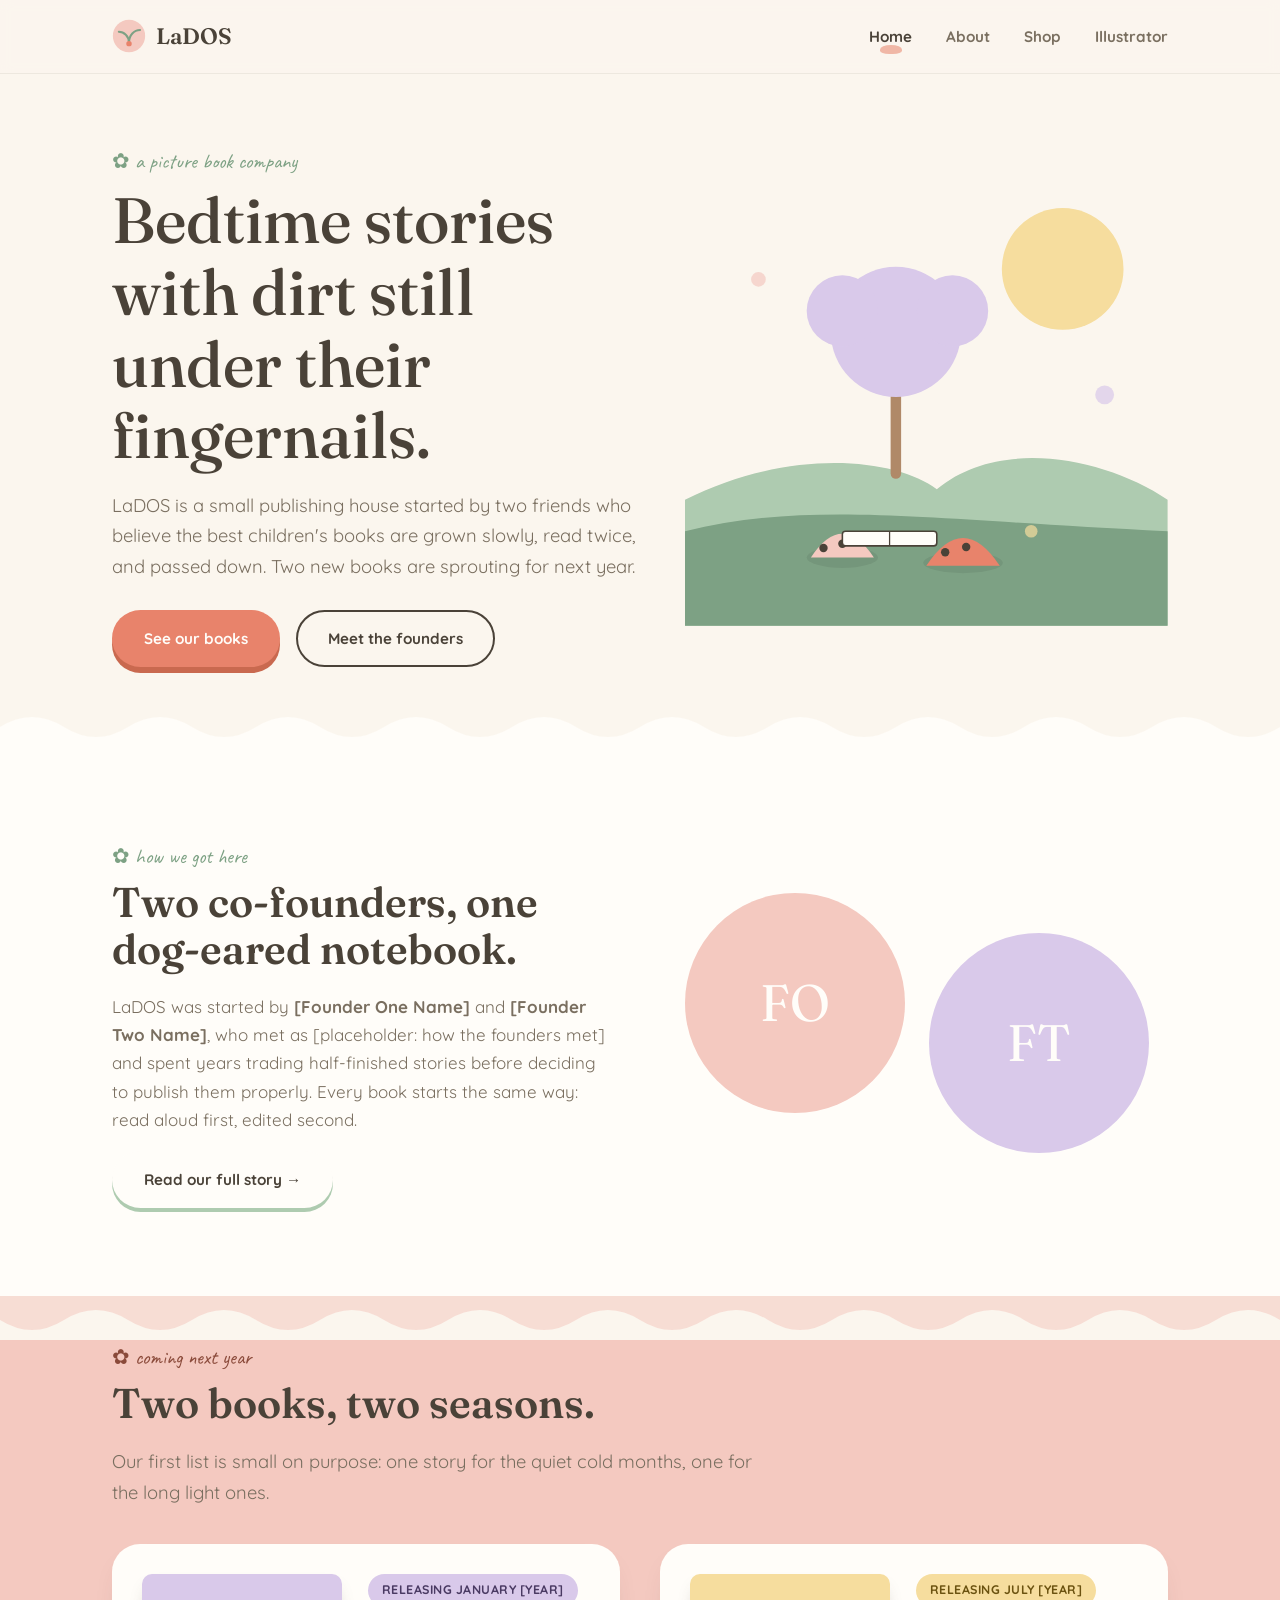
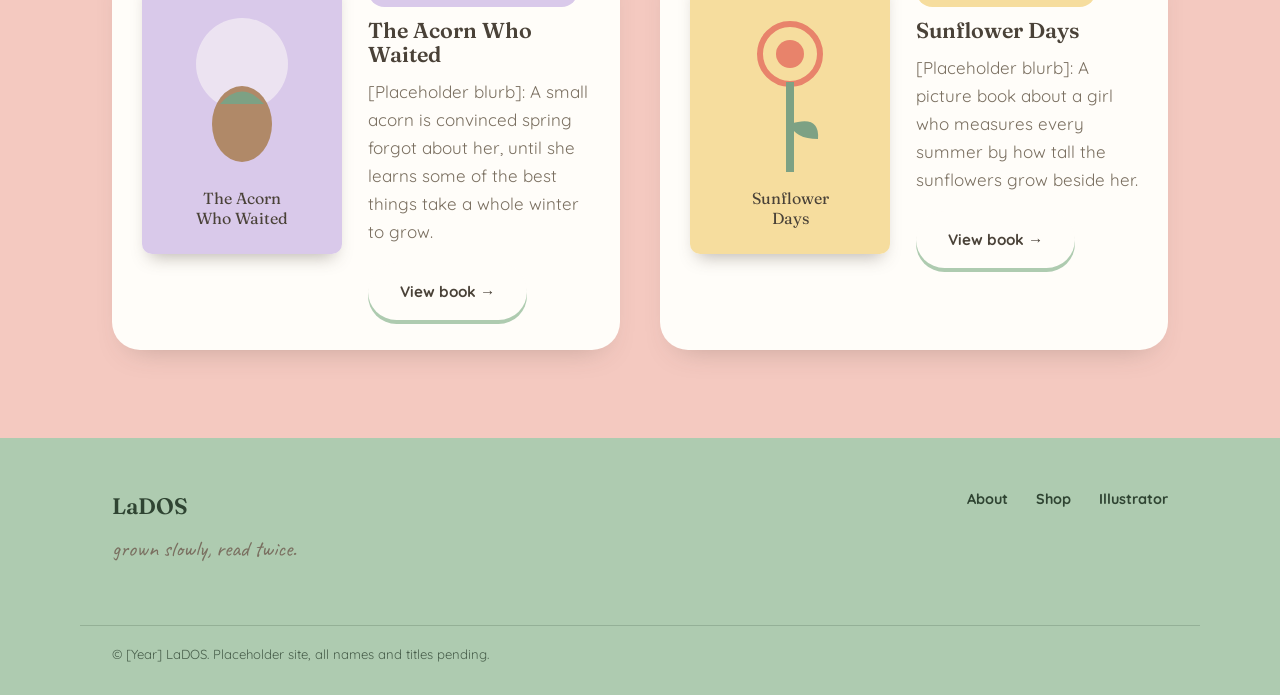
==== index.html @ fe1cd066 "Add files via upload" ====
<!DOCTYPE html>
<html lang="en">
<head>
<meta charset="UTF-8">
<meta name="viewport" content="width=device-width, initial-scale=1.0">
<title>LaDOS, children's books</title>
<link rel="preconnect" href="https://fonts.googleapis.com">
<link href="https://fonts.googleapis.com/css2?family=Fraunces:ital,opsz,wght@0,9..144,400..600;1,9..144,500&family=Quicksand:wght@500;700&family=Caveat:wght@600&display=swap" rel="stylesheet">
<link rel="stylesheet" href="style.css">
</head>
<body>

<header class="site-header">
  <div class="wrap">
    <a href="index.html" class="logo">
      <svg viewBox="0 0 40 40" fill="none" xmlns="http://www.w3.org/2000/svg">
        <circle cx="20" cy="20" r="19" fill="#F4C9C0"/>
        <path d="M20 28c0-8 -6-13-12-13" stroke="#7DA184" stroke-width="2.4" stroke-linecap="round"/>
        <path d="M20 28c0-9 6-15 13-15" stroke="#7DA184" stroke-width="2.4" stroke-linecap="round"/>
        <circle cx="20" cy="29" r="3.2" fill="#E8836B"/>
      </svg>
      LaDOS
    </a>
    <nav class="main-nav" aria-label="Main">
      <ul>
        <li><a href="index.html" class="active">Home</a></li>
        <li><a href="about.html">About</a></li>
        <li><a href="shop.html">Shop</a></li>
        <li><a href="illustrator.html">Illustrator</a></li>
      </ul>
    </nav>
  </div>
</header>

<section class="hero">
  <div class="wrap">
    <div class="hero-copy">
      <span class="eyebrow">✿ a picture book company</span>
      <h1>Bedtime stories with dirt still under their fingernails.</h1>
      <p class="lede">LaDOS is a small publishing house started by two friends who believe the best children's books are grown slowly, read twice, and passed down. Two new books are sprouting for next year.</p>
      <div class="cta-row">
        <a href="shop.html" class="btn btn-primary">See our books</a>
        <a href="about.html" class="btn btn-outline">Meet the founders</a>
      </div>
    </div>

    <div class="hero-art">
      <svg viewBox="0 0 460 420" xmlns="http://www.w3.org/2000/svg" role="img" aria-label="Illustration of a hill with a story tree, sun, and two seedling characters reading a book">
        <circle cx="360" cy="80" r="58" fill="#F6DD9E"/>
        <path d="M0 300 C 100 250, 200 260, 240 290 C 300 240, 400 260, 460 300 L460 420 L0 420 Z" fill="#AECBB0"/>
        <path d="M0 330 C 120 300, 240 320, 460 330 L460 420 L0 420 Z" fill="#7DA184"/>
        <g>
          <rect x="196" y="150" width="10" height="130" rx="5" fill="#B08968"/>
          <circle cx="201" cy="140" r="62" fill="#D9C9EA"/>
          <circle cx="150" cy="120" r="34" fill="#D9C9EA"/>
          <circle cx="255" cy="120" r="34" fill="#D9C9EA"/>
        </g>
        <g transform="translate(120,300)">
          <ellipse cx="30" cy="55" rx="34" ry="10" fill="#00000012"/>
          <path d="M0 55 Q30 10 60 55" fill="#F4C9C0"/>
          <circle cx="12" cy="46" r="4" fill="#4A4238"/>
          <circle cx="30" cy="42" r="4" fill="#4A4238"/>
        </g>
        <g transform="translate(230,305)">
          <ellipse cx="35" cy="55" rx="38" ry="10" fill="#00000012"/>
          <path d="M0 58 Q35 5 70 58" fill="#E8836B"/>
          <circle cx="18" cy="45" r="4" fill="#4A4238"/>
          <circle cx="38" cy="40" r="4" fill="#4A4238"/>
        </g>
        <g transform="translate(150,330)">
          <rect x="0" y="0" width="90" height="14" rx="3" fill="#FFFDF9" stroke="#4A4238" stroke-width="1.5"/>
          <line x1="45" y1="0" x2="45" y2="14" stroke="#4A4238" stroke-width="1.2"/>
        </g>
        <g class="floating-petal p1">
          <circle cx="70" cy="90" r="7" fill="#F4C9C0"/>
        </g>
        <g class="floating-petal p2">
          <circle cx="400" cy="200" r="9" fill="#D9C9EA"/>
        </g>
        <g class="floating-petal p3">
          <circle cx="330" cy="330" r="6" fill="#F6DD9E"/>
        </g>
      </svg>
    </div>
  </div>
</section>

<svg class="petal-divider" viewBox="0 0 1200 44" preserveAspectRatio="none" aria-hidden="true">
  <path d="M0 44 L0 20 Q30 0 60 20 T120 20 T180 20 T240 20 T300 20 T360 20 T420 20 T480 20 T540 20 T600 20 T660 20 T720 20 T780 20 T840 20 T900 20 T960 20 T1020 20 T1080 20 T1140 20 T1200 20 L1200 44 Z" fill="#FFFDF9"/>
</svg>

<section class="section bg-paper">
  <div class="wrap two-col">
    <div>
      <span class="eyebrow">✿ how we got here</span>
      <h2>Two co-founders, one dog-eared notebook.</h2>
      <p>LaDOS was started by <strong>[Founder One Name]</strong> and <strong>[Founder Two Name]</strong>, who met as [placeholder: how the founders met] and spent years trading half-finished stories before deciding to publish them properly. Every book starts the same way: read aloud first, edited second.</p>
      <a href="about.html" class="btn btn-soft">Read our full story →</a>
    </div>
    <div class="founder-teaser" style="display:flex; gap:24px; justify-content:center;">
      <div class="founder-portrait" style="background:var(--blush);">FO</div>
      <div class="founder-portrait" style="background:var(--lavender); margin-top:40px;">FT</div>
    </div>
  </div>
</section>

<svg class="petal-divider" viewBox="0 0 1200 44" preserveAspectRatio="none" aria-hidden="true">
  <path d="M0 0 L0 24 Q30 44 60 24 T120 24 T180 24 T240 24 T300 24 T360 24 T420 24 T480 24 T540 24 T600 24 T660 24 T720 24 T780 24 T840 24 T900 24 T960 24 T1020 24 T1080 24 T1140 24 T1200 24 L1200 0 Z" fill="var(--blush)" opacity="0.55"/>
</svg>

<section class="section" style="background:var(--blush); padding-top:0;">
  <div class="wrap">
    <span class="eyebrow" style="color:#8a4a3a;">✿ coming next year</span>
    <h2>Two books, two seasons.</h2>
    <p class="lede">Our first list is small on purpose: one story for the quiet cold months, one for the long light ones.</p>

    <div class="book-grid" style="margin-top:36px;">
      <div class="book-card">
        <div class="book-cover">
          <svg viewBox="0 0 200 280" xmlns="http://www.w3.org/2000/svg" role="img" aria-label="Placeholder cover for The Acorn Who Waited">
            <rect width="200" height="280" fill="#D9C9EA"/>
            <circle cx="100" cy="90" r="46" fill="#FFFDF9" opacity="0.5"/>
            <ellipse cx="100" cy="150" rx="30" ry="38" fill="#B08968"/>
            <path d="M78 130 Q100 105 122 130 Z" fill="#7DA184"/>
            <text x="100" y="230" text-anchor="middle" font-family="Fraunces, serif" font-size="16" fill="#4A4238">The Acorn</text>
            <text x="100" y="250" text-anchor="middle" font-family="Fraunces, serif" font-size="16" fill="#4A4238">Who Waited</text>
          </svg>
        </div>
        <div>
          <span class="badge badge-jan">Releasing January [Year]</span>
          <h3>The Acorn Who Waited</h3>
          <p>[Placeholder blurb]: A small acorn is convinced spring forgot about her, until she learns some of the best things take a whole winter to grow.</p>
          <a href="shop.html" class="btn btn-soft">View book →</a>
        </div>
      </div>

      <div class="book-card">
        <div class="book-cover">
          <svg viewBox="0 0 200 280" xmlns="http://www.w3.org/2000/svg" role="img" aria-label="Placeholder cover for Sunflower Days">
            <rect width="200" height="280" fill="#F6DD9E"/>
            <circle cx="100" cy="80" r="30" fill="#F6DD9E" stroke="#E8836B" stroke-width="6"/>
            <circle cx="100" cy="80" r="14" fill="#E8836B"/>
            <rect x="96" y="108" width="8" height="90" fill="#7DA184"/>
            <path d="M100 150 Q130 140 128 165 Q105 165 100 150" fill="#7DA184"/>
            <text x="100" y="230" text-anchor="middle" font-family="Fraunces, serif" font-size="16" fill="#4A4238">Sunflower</text>
            <text x="100" y="250" text-anchor="middle" font-family="Fraunces, serif" font-size="16" fill="#4A4238">Days</text>
          </svg>
        </div>
        <div>
          <span class="badge badge-jul">Releasing July [Year]</span>
          <h3>Sunflower Days</h3>
          <p>[Placeholder blurb]: A picture book about a girl who measures every summer by how tall the sunflowers grow beside her.</p>
          <a href="shop.html" class="btn btn-soft">View book →</a>
        </div>
      </div>
    </div>
  </div>
</section>

<footer class="site-footer">
  <div class="wrap">
    <div>
      <div class="logo" style="color:#2f4432;">LaDOS</div>
      <p class="footer-tagline">grown slowly, read twice.</p>
    </div>
    <ul class="footer-links">
      <li><a href="about.html">About</a></li>
      <li><a href="shop.html">Shop</a></li>
      <li><a href="illustrator.html">Illustrator</a></li>
    </ul>
  </div>
  <div class="wrap footer-bottom">
    © [Year] LaDOS. Placeholder site, all names and titles pending.
  </div>
</footer>

</body>
</html>
---- style.css ----
/* ============================================
   Sprout & Sparrow — Design Tokens
   ============================================ */
:root {
  --cream: #FBF6EE;
  --blush: #F4C9C0;
  --butter: #F6DD9E;
  --sage: #AECBB0;
  --sage-deep: #7DA184;
  --lavender: #D9C9EA;
  --coral: #E8836B;
  --ink: #4A4238;
  --ink-soft: #7A6F60;
  --paper: #FFFDF9;

  --font-display: "Fraunces", "Iowan Old Style", Georgia, serif;
  --font-body: "Quicksand", "Segoe UI", sans-serif;
  --font-hand: "Caveat", cursive;

  --radius-lg: 28px;
  --radius-md: 16px;
  --container: 1120px;
}

* { box-sizing: border-box; }

html { scroll-behavior: smooth; }

body {
  margin: 0;
  background: var(--cream);
  color: var(--ink);
  font-family: var(--font-body);
  font-size: 17px;
  line-height: 1.65;
  -webkit-font-smoothing: antialiased;
}

img, svg { max-width: 100%; display: block; }

a { color: inherit; text-decoration: none; }

.wrap {
  max-width: var(--container);
  margin: 0 auto;
  padding: 0 32px;
}

h1, h2, h3, h4 {
  font-family: var(--font-display);
  font-weight: 600;
  line-height: 1.12;
  margin: 0 0 0.5em;
  color: var(--ink);
}

h1 { font-size: clamp(2.4rem, 5vw, 4rem); font-weight: 500; }
h2 { font-size: clamp(1.8rem, 3.4vw, 2.6rem); }
h3 { font-size: 1.35rem; }

p { margin: 0 0 1em; color: var(--ink-soft); }

.eyebrow {
  display: inline-flex;
  align-items: center;
  gap: 8px;
  font-family: var(--font-hand);
  font-size: 1.3rem;
  color: var(--sage-deep);
  margin-bottom: 6px;
}

.lede {
  font-size: 1.15rem;
  max-width: 60ch;
}

/* ============================================
   Buttons
   ============================================ */
.btn {
  display: inline-flex;
  align-items: center;
  gap: 8px;
  padding: 14px 30px;
  border-radius: 999px;
  font-family: var(--font-body);
  font-weight: 700;
  font-size: 0.95rem;
  border: 2px solid transparent;
  cursor: pointer;
  transition: transform 0.2s ease, box-shadow 0.2s ease;
}

.btn-primary {
  background: var(--coral);
  color: var(--paper);
  box-shadow: 0 6px 0 0 #c9694f;
}
.btn-primary:hover { transform: translateY(-2px); box-shadow: 0 8px 0 0 #c9694f; }
.btn-primary:active { transform: translateY(2px); box-shadow: 0 3px 0 0 #c9694f; }

.btn-outline {
  background: transparent;
  border-color: var(--ink);
  color: var(--ink);
}
.btn-outline:hover { background: var(--ink); color: var(--paper); }

.btn-soft {
  background: var(--paper);
  color: var(--ink);
  box-shadow: 0 4px 0 0 var(--sage);
}
.btn-soft:hover { transform: translateY(-2px); }

/* ============================================
   Header / Nav
   ============================================ */
.site-header {
  position: sticky;
  top: 0;
  z-index: 50;
  background: rgba(251, 246, 238, 0.9);
  backdrop-filter: blur(6px);
  border-bottom: 1px solid rgba(74, 66, 56, 0.08);
}

.site-header .wrap {
  display: flex;
  align-items: center;
  justify-content: space-between;
  padding-top: 18px;
  padding-bottom: 18px;
}

.logo {
  display: flex;
  align-items: center;
  gap: 10px;
  font-family: var(--font-display);
  font-size: 1.4rem;
  font-weight: 600;
  color: var(--ink);
}

.logo svg { width: 34px; height: 34px; }

nav.main-nav ul {
  list-style: none;
  display: flex;
  gap: 34px;
  margin: 0;
  padding: 0;
}

nav.main-nav a {
  position: relative;
  font-weight: 700;
  font-size: 0.95rem;
  padding-bottom: 6px;
  color: var(--ink-soft);
}

nav.main-nav a:hover { color: var(--ink); }

nav.main-nav a.active { color: var(--ink); }

nav.main-nav a.active::after {
  content: "";
  position: absolute;
  left: 50%;
  bottom: -2px;
  transform: translateX(-50%);
  width: 22px;
  height: 9px;
  background: var(--coral);
  border-radius: 50% 50% 40% 40%;
  opacity: 0.55;
}

.nav-toggle { display: none; }

/* ============================================
   Scallop / petal dividers (signature motif)
   ============================================ */
.petal-divider {
  width: 100%;
  height: 44px;
  display: block;
  margin: 0;
}

.section {
  padding: 88px 0;
}

.section-tight { padding: 56px 0; }

.bg-paper { background: var(--paper); }
.bg-sage { background: var(--sage); }
.bg-blush { background: var(--blush); }
.bg-lavender { background: var(--lavender); }
.bg-butter { background: var(--butter); }

/* ============================================
   Hero (home)
   ============================================ */
.hero {
  position: relative;
  overflow: hidden;
  padding: 70px 0 40px;
}

.hero .wrap {
  display: grid;
  grid-template-columns: 1.05fr 0.95fr;
  gap: 40px;
  align-items: center;
}

.hero h1 { margin-bottom: 20px; }

.hero .cta-row {
  display: flex;
  gap: 16px;
  margin-top: 28px;
  flex-wrap: wrap;
}

.hero-art { position: relative; }

.floating-petal {
  position: absolute;
  opacity: 0.7;
  animation: drift 9s ease-in-out infinite;
}
.floating-petal.p2 { animation-duration: 12s; animation-delay: 1.5s; }
.floating-petal.p3 { animation-duration: 7.5s; animation-delay: 0.6s; }

@keyframes drift {
  0%, 100% { transform: translateY(0) rotate(0deg); }
  50% { transform: translateY(-16px) rotate(8deg); }
}

@media (prefers-reduced-motion: reduce) {
  .floating-petal { animation: none; }
  html { scroll-behavior: auto; }
}

/* ============================================
   Founder cards
   ============================================ */
.founder-grid {
  display: grid;
  grid-template-columns: 1fr 1fr;
  gap: 44px;
}

.founder-block {
  display: grid;
  grid-template-columns: 220px 1fr;
  gap: 26px;
  align-items: start;
}

.founder-portrait {
  width: 220px;
  height: 220px;
  border-radius: 50%;
  display: flex;
  align-items: center;
  justify-content: center;
  font-family: var(--font-display);
  font-size: 3.2rem;
  color: var(--paper);
}

.founder-name { margin-bottom: 2px; }
.founder-role {
  font-family: var(--font-hand);
  font-size: 1.25rem;
  color: var(--sage-deep);
  display: block;
  margin-bottom: 10px;
}

/* ============================================
   Timeline (real chronology, so numbering earns its keep)
   ============================================ */
.timeline {
  position: relative;
  margin-top: 50px;
  padding-left: 30px;
  border-left: 3px dashed var(--sage-deep);
}

.timeline-item { position: relative; padding-bottom: 40px; }
.timeline-item:last-child { padding-bottom: 0; }

.timeline-item::before {
  content: "";
  position: absolute;
  left: -39px;
  top: 4px;
  width: 16px;
  height: 16px;
  border-radius: 50%;
  background: var(--coral);
  border: 3px solid var(--cream);
}

.timeline-year {
  font-family: var(--font-hand);
  font-size: 1.4rem;
  color: var(--coral);
}

/* ============================================
   Book cards (shop)
   ============================================ */
.book-grid {
  display: grid;
  grid-template-columns: 1fr 1fr;
  gap: 40px;
}

.book-card {
  background: var(--paper);
  border-radius: var(--radius-lg);
  padding: 30px;
  display: grid;
  grid-template-columns: 200px 1fr;
  gap: 26px;
  box-shadow: 0 14px 30px -18px rgba(74, 66, 56, 0.35);
}

.book-cover {
  width: 200px;
  height: 280px;
  border-radius: 10px;
  overflow: hidden;
  box-shadow: 0 10px 18px -8px rgba(74,66,56,0.4);
}

.badge {
  display: inline-block;
  font-size: 0.78rem;
  font-weight: 700;
  letter-spacing: 0.04em;
  text-transform: uppercase;
  padding: 6px 14px;
  border-radius: 999px;
  margin-bottom: 12px;
}

.badge-jan { background: var(--lavender); color: #4a3a63; }
.badge-jul { background: var(--butter); color: #6b5210; }

.price-row {
  display: flex;
  align-items: baseline;
  gap: 10px;
  margin: 14px 0;
}

.price { font-family: var(--font-display); font-size: 1.5rem; }
.price-note { font-size: 0.85rem; color: var(--ink-soft); }

/* ============================================
   Illustrator gallery
   ============================================ */
.gallery-grid {
  display: grid;
  grid-template-columns: repeat(3, 1fr);
  gap: 22px;
  margin-top: 40px;
}

.gallery-tile {
  aspect-ratio: 4 / 5;
  border-radius: var(--radius-md);
  overflow: hidden;
  box-shadow: 0 10px 20px -14px rgba(74,66,56,0.4);
}

/* ============================================
   Quote block
   ============================================ */
.quote-block {
  font-family: var(--font-hand);
  font-size: 1.7rem;
  color: var(--sage-deep);
  max-width: 62ch;
  line-height: 1.4;
}

/* ============================================
   Footer
   ============================================ */
.site-footer {
  background: var(--sage);
  padding: 50px 0 30px;
  color: #2f4432;
}

.site-footer .wrap {
  display: flex;
  justify-content: space-between;
  align-items: flex-start;
  flex-wrap: wrap;
  gap: 24px;
}

.footer-tagline {
  font-family: var(--font-hand);
  font-size: 1.4rem;
  margin-top: 6px;
}

.footer-links {
  display: flex;
  gap: 28px;
  list-style: none;
  padding: 0;
  margin: 0;
  font-weight: 700;
  font-size: 0.9rem;
}

.footer-bottom {
  margin-top: 34px;
  padding-top: 18px;
  border-top: 1px solid rgba(47,68,50,0.25);
  font-size: 0.82rem;
  opacity: 0.8;
}

.two-col {
  display: grid;
  grid-template-columns: 1fr 1fr;
  gap: 50px;
  align-items: center;
}

.notify-form {
  display: flex;
  gap: 10px;
  margin-top: 18px;
  flex-wrap: wrap;
}

.notify-form input {
  flex: 1;
  min-width: 200px;
  padding: 13px 18px;
  border-radius: 999px;
  border: 2px solid rgba(74,66,56,0.15);
  font-family: var(--font-body);
  font-size: 0.95rem;
  background: var(--paper);
  color: var(--ink);
}

.notify-form input:focus,
a:focus-visible,
button:focus-visible {
  outline: 3px solid var(--coral);
  outline-offset: 2px;
}

.tag-row { display: flex; gap: 10px; flex-wrap: wrap; margin: 18px 0; }
.tag-pill {
  font-size: 0.78rem;
  font-weight: 700;
  background: var(--cream);
  border: 1px solid rgba(74,66,56,0.15);
  padding: 5px 12px;
  border-radius: 999px;
  color: var(--ink-soft);
}

.placeholder-note {
  font-size: 0.82rem;
  color: var(--ink-soft);
  background: repeating-linear-gradient(
    45deg, rgba(232,131,107,0.08), rgba(232,131,107,0.08) 10px,
    rgba(232,131,107,0.15) 10px, rgba(232,131,107,0.15) 20px
  );
  border: 1px dashed var(--coral);
  border-radius: 12px;
  padding: 10px 16px;
  margin-top: 10px;
}

/* ============================================
   Responsive
   ============================================ */
@media (max-width: 900px) {
  .hero .wrap { grid-template-columns: 1fr; }
  .founder-grid { grid-template-columns: 1fr; }
  .founder-block { grid-template-columns: 140px 1fr; }
  .founder-portrait { width: 140px; height: 140px; font-size: 2rem; }
  .book-grid { grid-template-columns: 1fr; }
  .book-card { grid-template-columns: 140px 1fr; }
  .book-cover { width: 140px; height: 196px; }
  .gallery-grid { grid-template-columns: repeat(2, 1fr); }
  .two-col { grid-template-columns: 1fr; }
  nav.main-nav ul { gap: 20px; }
}

@media (max-width: 600px) {
  .wrap { padding: 0 20px; }
  nav.main-nav ul { gap: 14px; }
  nav.main-nav a { font-size: 0.85rem; }
  .founder-block { grid-template-columns: 1fr; text-align: left; }
  .founder-portrait { margin-bottom: 10px; }
  .book-card { grid-template-columns: 1fr; }
  .book-cover { width: 140px; }
  .gallery-grid { grid-template-columns: 1fr 1fr; }
  .site-footer .wrap { flex-direction: column; }
}
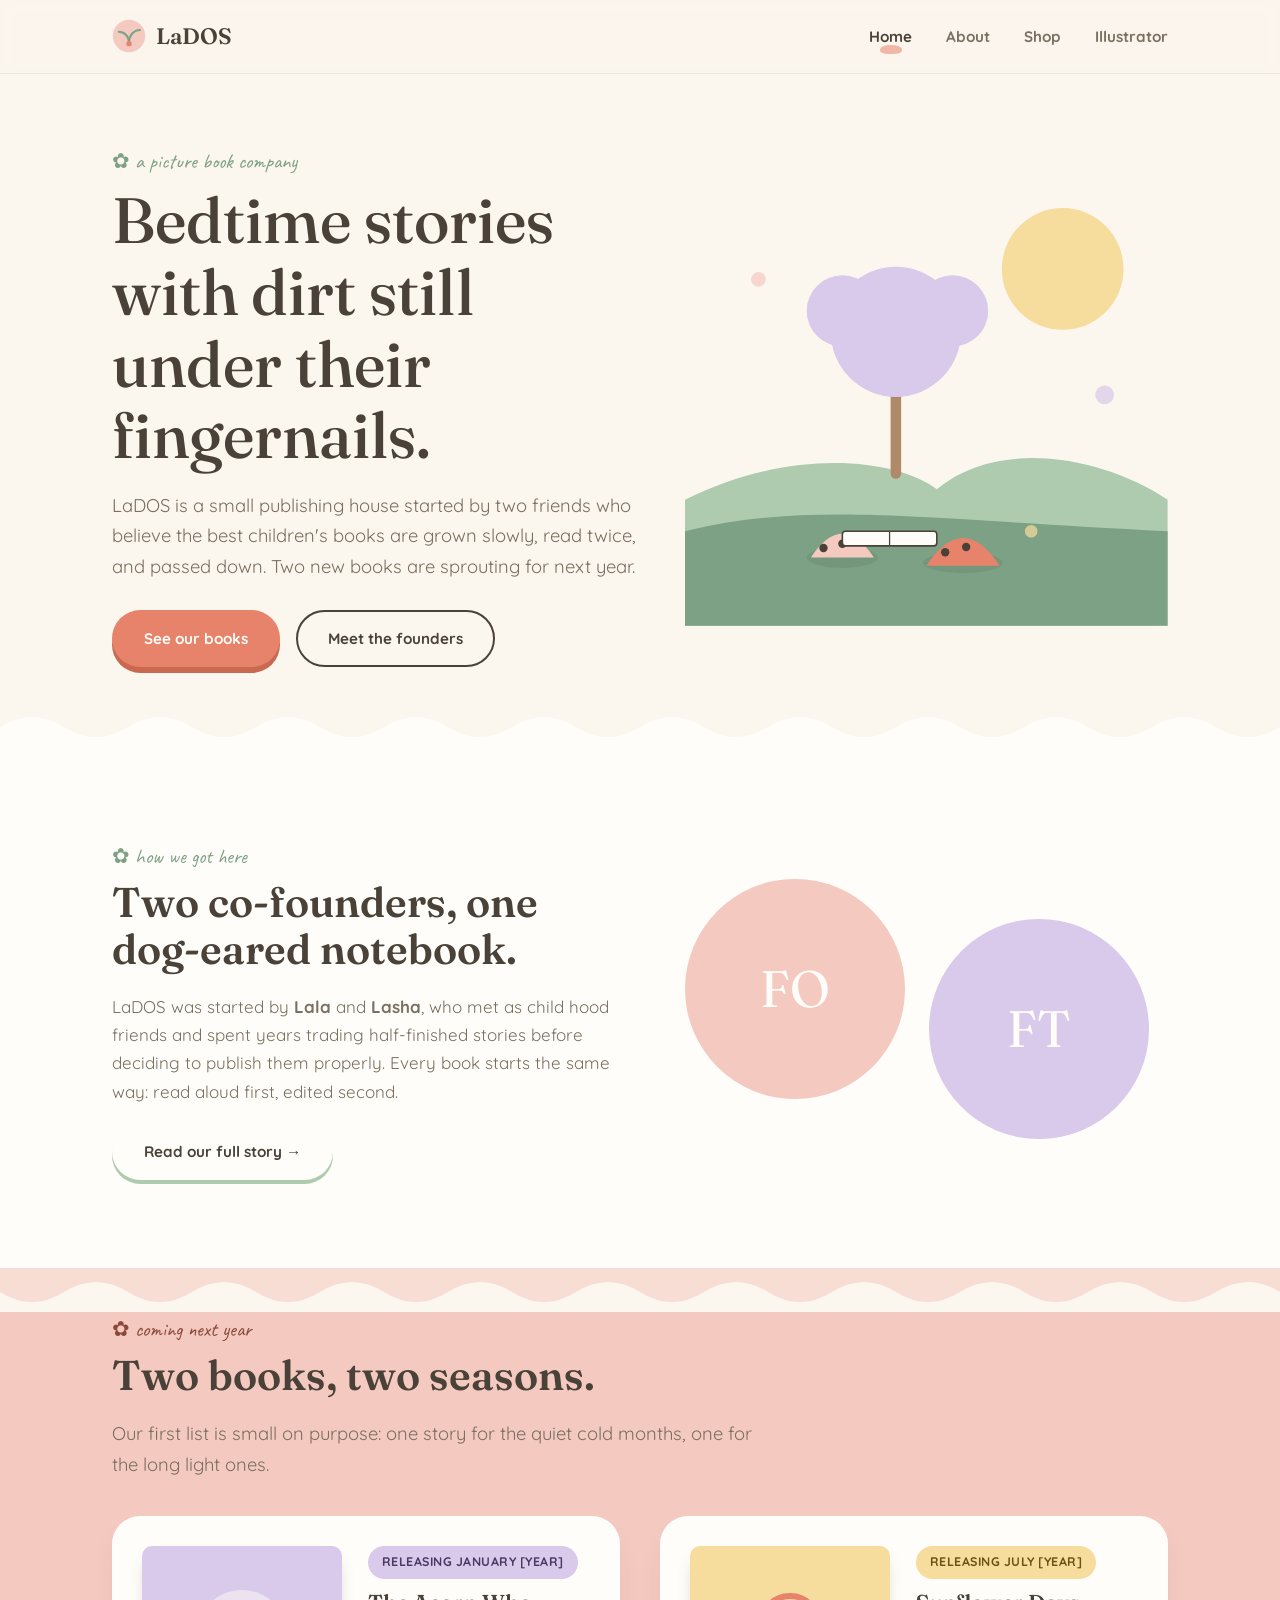
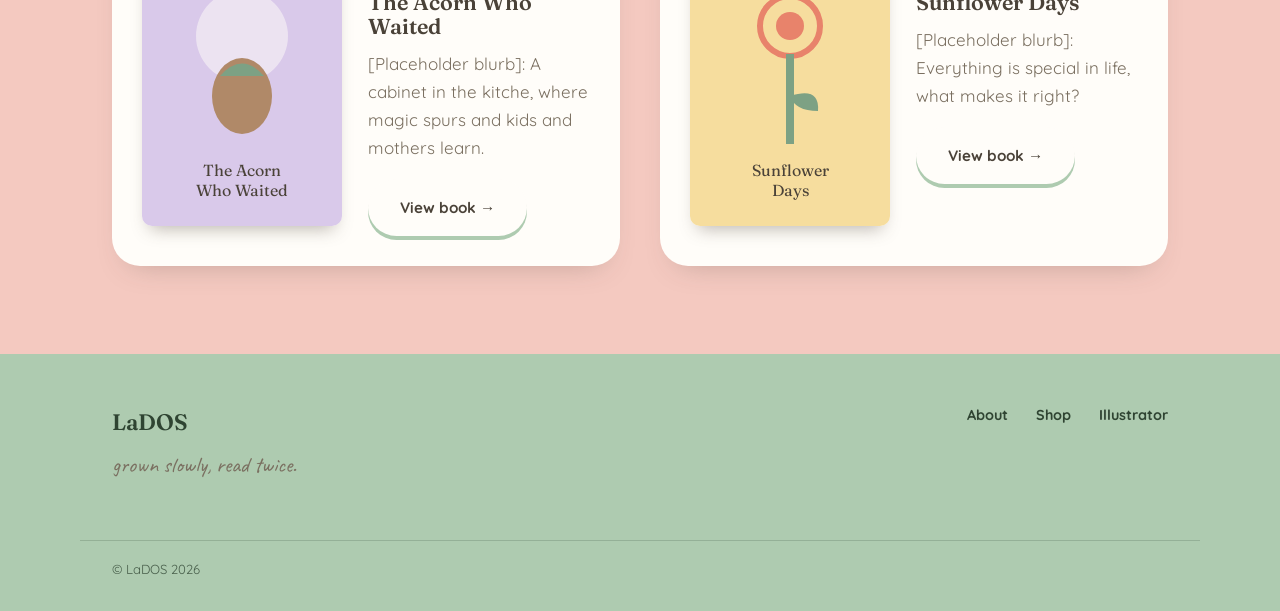
==== commit 16a6f3f9: "Update index.html" ====
--- a/index.html
+++ b/index.html
@@ -94,7 +94,7 @@
     <div>
       <span class="eyebrow">✿ how we got here</span>
       <h2>Two co-founders, one dog-eared notebook.</h2>
-      <p>LaDOS was started by <strong>[Founder One Name]</strong> and <strong>[Founder Two Name]</strong>, who met as [placeholder: how the founders met] and spent years trading half-finished stories before deciding to publish them properly. Every book starts the same way: read aloud first, edited second.</p>
+      <p>LaDOS was started by <strong>Lala</strong> and <strong>Lasha</strong>, who met as child hood friends and spent years trading half-finished stories before deciding to publish them properly. Every book starts the same way: read aloud first, edited second.</p>
       <a href="about.html" class="btn btn-soft">Read our full story →</a>
     </div>
     <div class="founder-teaser" style="display:flex; gap:24px; justify-content:center;">
@@ -129,7 +129,7 @@
         <div>
           <span class="badge badge-jan">Releasing January [Year]</span>
           <h3>The Acorn Who Waited</h3>
-          <p>[Placeholder blurb]: A small acorn is convinced spring forgot about her, until she learns some of the best things take a whole winter to grow.</p>
+          <p>[Placeholder blurb]: A cabinet in the kitche, where magic spurs and kids and mothers learn.</p>
           <a href="shop.html" class="btn btn-soft">View book →</a>
         </div>
       </div>
@@ -149,7 +149,7 @@
         <div>
           <span class="badge badge-jul">Releasing July [Year]</span>
           <h3>Sunflower Days</h3>
-          <p>[Placeholder blurb]: A picture book about a girl who measures every summer by how tall the sunflowers grow beside her.</p>
+          <p>[Placeholder blurb]: Everything is special in life, what makes it right?</p>
           <a href="shop.html" class="btn btn-soft">View book →</a>
         </div>
       </div>
@@ -170,7 +170,7 @@
     </ul>
   </div>
   <div class="wrap footer-bottom">
-    © [Year] LaDOS. Placeholder site, all names and titles pending.
+    © LaDOS 2026
   </div>
 </footer>
 
